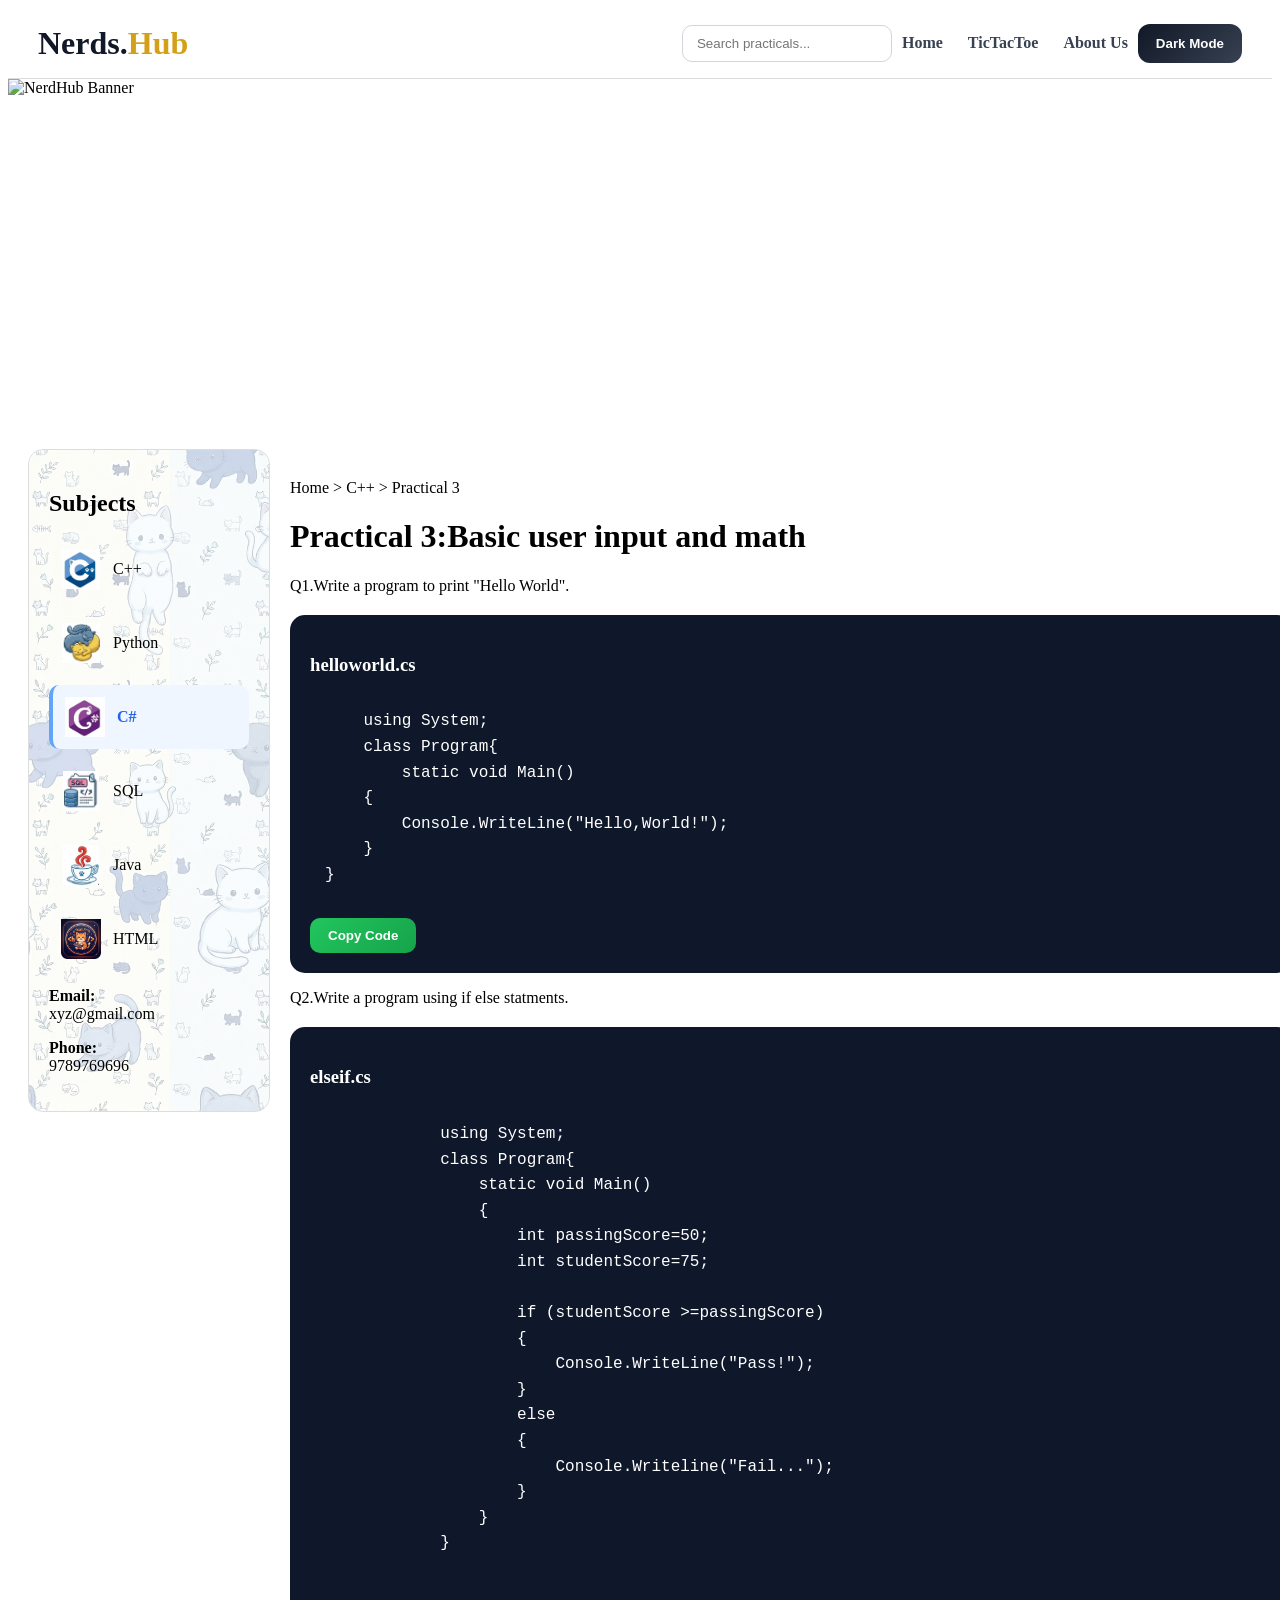
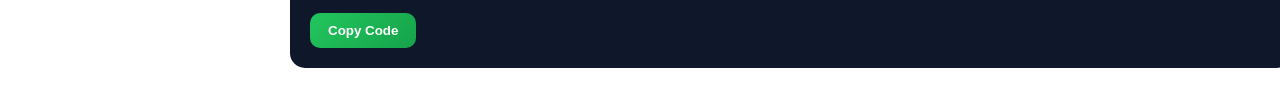
==== c sharp.html @ 7eb367b9 "Add files via upload" ====
<!DOCTYPE html>
<html lang="en">
<head>
    <meta charset="UTF-8">
    <meta name="viewport" content="width=device-width,initial-scale=1.0">
    <title>NerdHub - SourceCodes</title>

<style>
    .title-row{
        margin-bottom: 20px;
    }

    header{
        height: 70px;
        background: white;
        display: flex;
        justify-content: space-between;
        align-items: center;
        padding: 0 30px;
        border-bottom: 1px solid #ddd;
        position: sticky;
        top:0;
        z-index: 1000;
    }

    .theme{
        background: linear-gradient(135deg,#111827,#374151);
        color: white;
        border: none;
        padding: 12px 18px;
        border-radius: 12px;
        font-weight: 600;
        cursor: pointer;
        transition: 0.3s;
    }

    .theme:hover{
        transform: translateY(-2px);
        box-shadow: 0 8px 20px rgba(0,0,0,0.25);
    }

    .back-btn{
        background: linear-gradient(135deg,#2563eb,#1d4ed8);
        color: white;
        border: none;
        padding: 12px 22px;
        font-weight: 600;
        cursor: pointer;
        transition: 0.3s;
    }

    .back-btn:hover{
        transform: translateY(-2px);
        box-shadow: 0 10px 25px rgba(37,99,235,0.35);
    }

    .copy-btn{
        background: linear-gradient(135deg,#22c55e,#16a34a);
        color: white;
        border: none;
        padding: 10px 18px;
        border-radius: 10px;
        font-weight: 600;
        cursor: pointer;
        transition: 0.3s;
        margin-top: 15px;
        align-self: center;
    }

    .copy-btn:hover{
        transform: translateY(-2px);
        box-shadow: 0 8px 20px rgba(34,197,94,0.35);
    }

    .logo{
        font-size: 32px;
        font-weight: 700;
        color: #111827;
        margin-right: 40px;
    }

    .gold{
        color: #d4a017;
    }

    .navbar{
        display: flex;
        gap: 25px;
        align-items: center;
    }

    .nav-link{
        text-decoration: none;
        color: #374151;
        font-weight: 600;
        transition: 0.3s;
    }

    .nav-link:hover{
        color: #2563eb;
    }

    .acive-nav{
        color: #2563eb;
    }

    .search{
        width: 180px;
        padding: 10px 14px;
        border: 1px solid #d1d5db;
        border-radius: 10px;
        outline: none;
    }

    .banner{
        width:100%;
        overflow:hidden;
    }

    .banner img{
        width: 100%;
        height:350px;
        object-fit: cover;
        display: block;
    }

    .header-right{
        display: flex;
        gap: 10px;
        align-items: center;
    }

    .subject img{
        width: 40px;
        height: 40px;
        object-fit: contain;
        flex-shrink: 0;
    }

    .subject.active{
        background:#eff6ff;
        color: #2563eb;
        border-left: 4px solid #60a5fa;
        font-weight:600;
    }
   .container{
    display:flex;
    gap:20px;
    padding:20px;
    align-items:flex-start;
}

.subject{
    text-decoration:none ;
    color: inherit;
    display: flex;
    align-items: center;
    gap: 12px;
    padding: 12px;
    border-radius: 10px;
    margin-bottom: 10px;
}
.sidebar{
    width:200px;
    min-width:100px;

    background:white;
    padding:20px;
    border-radius:15px;
    border:1px solid #ddd;

    position:sticky;
    top:20px;

    height:fit-content;
    overflow: hidden;
    z-index: 1;
}

.sidebar::before{
    content: "";
    position: absolute;
    top: 0;
    left: 0;
    width: 100%;
    height: 100%;
    background-image:url('1782389383938.jpg');
    background-size: cover;
    background-position: center;
    opacity: 0.3;
    z-index: -1;

}

.content{
    flex:1;
    min-width:0;
    margin-top: 30px;
}

.code-panel{
    width:100%;
    background:#0f172a;
    color:white;
    border-radius:15px;
    padding:20px;
}

.code-panel pre{
  white-space: pre;
  font-family: 'Courier New', Courier, monospace;
  line-height: 1.6;
  overflow-x: auto;
  padding: 15px;
  margin: 0;
  background: transparent;
  color: white;
}

</style>
</head>
<body>

<header>

   <div class="logo">Nerds.<span class="gold">Hub</span></div>
   <div class="header-right">
    <input class="search"
    type="text"
    placeholder="Search practicals...">

    <nav class="navbar">
    <a href="index.html" class="nav-link">Home</a>
    <a href="ticacoe.html" class="nav-link">TicTacToe</a>
    <a href="us.html" class="nav-link">About Us</a>
   </nav>

    <button class="theme code-btn" onclick="toggleTheme()">
        Dark Mode
    </button>
   </div>

</header>
<div class="banner"><img src="1782394290267.jpg" alt="NerdHub Banner"></div>

<div class="container">

    <div class="sidebar">

        <h2>Subjects</h2>

        <a href="cpp.html" class="subject">
            <img src="IMG_20260608_103058.png">
            <span>C++</span>
        </a>

        <a href="py.html" class="subject">
            <img src="IMG_20260608_103140.png">
            <span>Python</span>
        </a>

        <a href="c sharp.html" class="subject active">
            <img src="IMG_20260608_103043.png">
            <span>C#</span>
        </a>

        <a href="sql.html" class="subject">
            <img src="IMG_20260608_103310.png">
            <span>SQL</span>
        </a>

        <a href="jav.html" class="subject">
            <img src="IMG_20260608_103030.png">
            <span>Java</span>
        </a>

        <a href="ht.html" class="subject">
            <img src="1781599525154.jpg">
            <span>HTML</span>
        </a>

        <div class="contact">
            <p><strong>Email:</strong><br>xyz@gmail.com</p>
            <p><strong>Phone:</strong><br>9789769696</p>
        </div>

    </div>

    <div class="content">

        <div class="breadcrumb">
            Home > C++ > Practical 3
        </div>

        <div class="title-row">

            <div>
                <h1>Practical 3:Basic user input and math</h1>

                <p>
                    Q1.Write a program to print "Hello World".
                </p>
            </div>
        </div>

        <div class="code-panel">

            <div class="code-header">
                   <h3>helloworld.cs</h3>
            </div>

<pre id="codeBlock">
    using System;
    class Program{
        static void Main()
    {
        Console.WriteLine("Hello,World!");
    }
}
</pre>

                <button class="copy-btn code-btn"
                onclick="copyCode()">
                    Copy Code
                </button>

            

        </div>

    <div class="title-row">
        <p>Q2.Write a program using if else statments.</p>
    </div>
    
    <div class="code-panel">
        <div class="code-header"><h3>elseif.cs</h3></div>
        <pre id="codeBlock2">
            using System;
            class Program{
                static void Main()
                {
                    int passingScore=50;
                    int studentScore=75;

                    if (studentScore &gt;=passingScore)
                    {
                        Console.WriteLine("Pass!");
                    }
                    else
                    {
                        Console.Writeline("Fail...");
                    }
                }
            }
        </pre>
        <button class="copy-btn" onclick="copyCode2()">Copy Code</button>
    </div>

    </div>

    </div>

</div>

<script>

function copyCode(){

    let text =
    document.getElementById(
    "codeBlock"
    ).innerText;

    navigator.clipboard.writeText(text);

    alert("Code Copied");

}

function downloadCode(){

    let code =
    document.getElementById(
    "codeBlock"
    ).innerText;

    let blob =
    new Blob([code],
    {type:"text/plain"});

    let a =
    document.createElement("a");

    a.href =
    URL.createObjectURL(blob);

    a.download =
    "arrays.cpp";

    a.click();

}

function toggleTheme(){

    document.body.classList.toggle(
    "dark"
    );

}

</script>

</body>
</html>
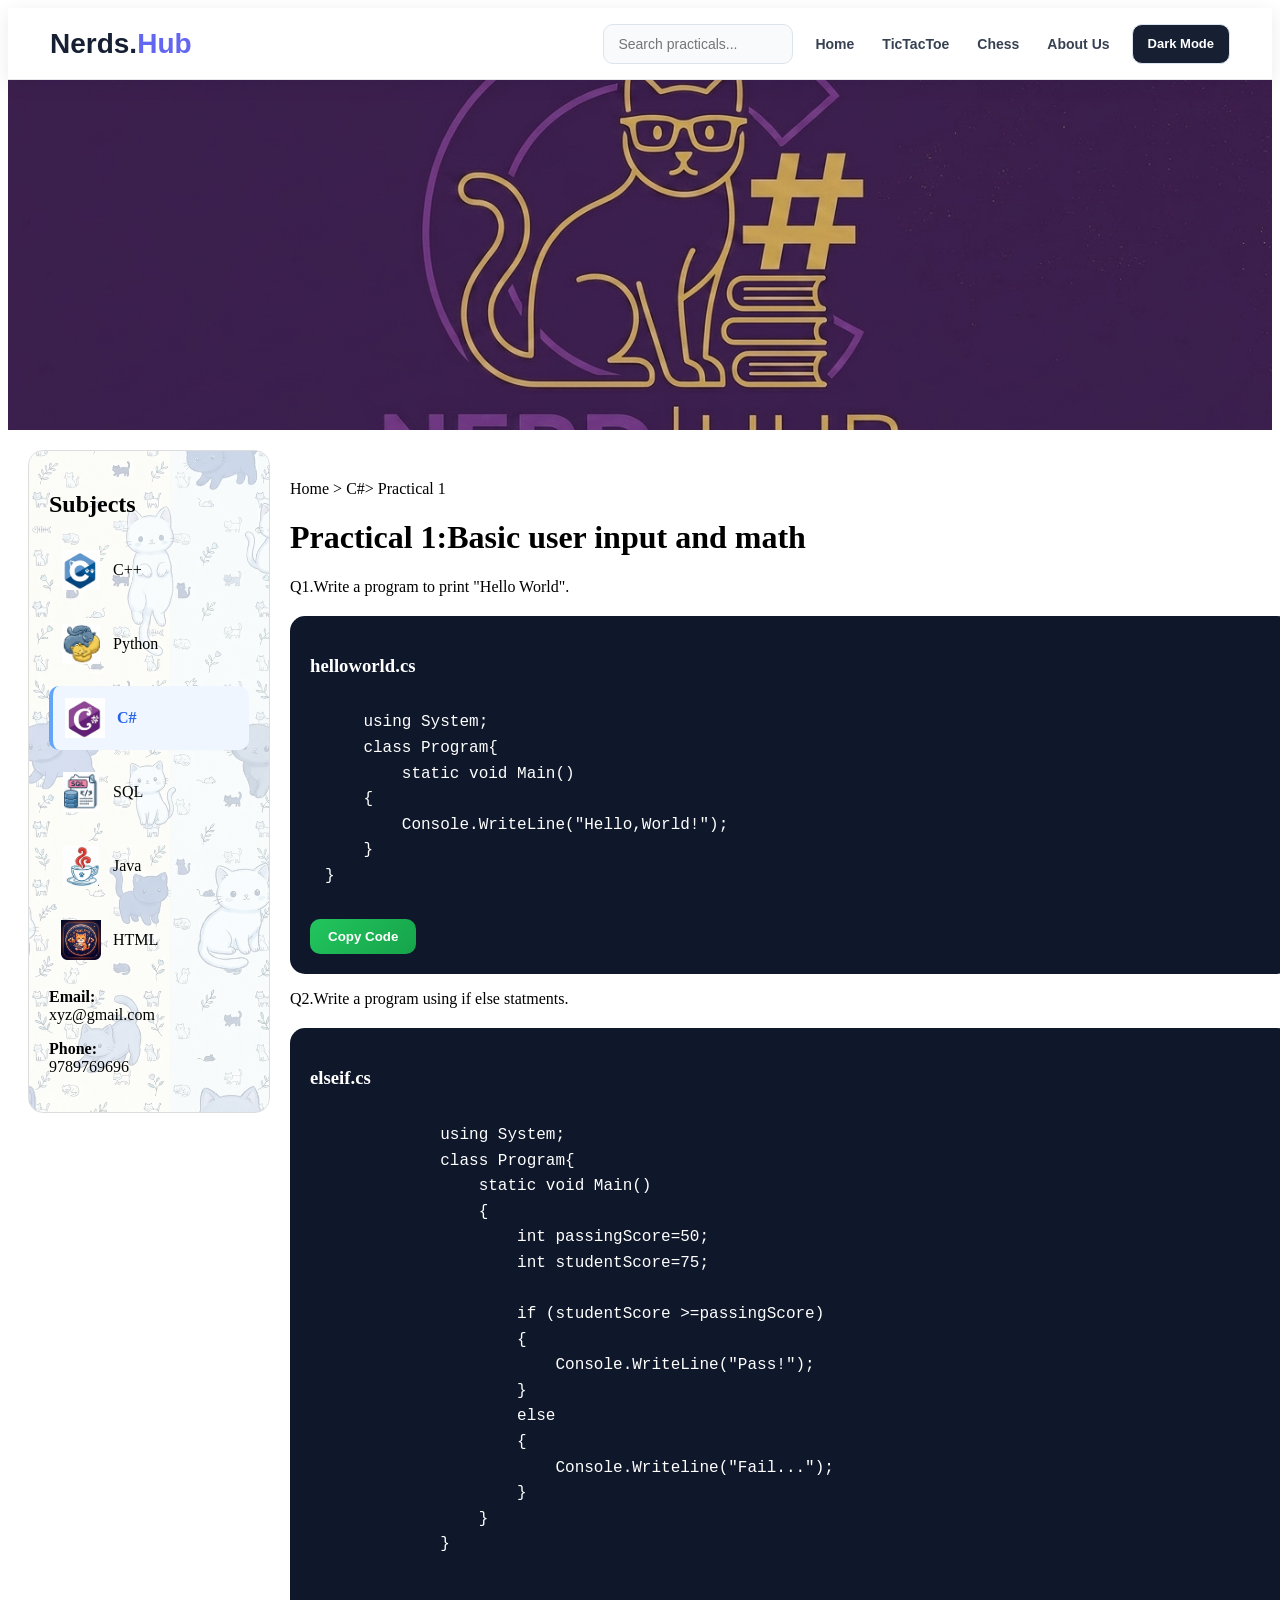
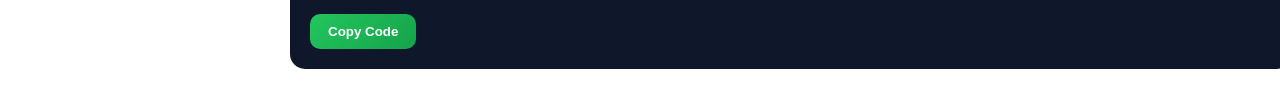
==== commit 578ac927: "Add files via upload" ====
--- a/c sharp.html
+++ b/c sharp.html
@@ -1,415 +1,564 @@
-<!DOCTYPE html>
-<html lang="en">
-<head>
-    <meta charset="UTF-8">
-    <meta name="viewport" content="width=device-width,initial-scale=1.0">
-    <title>NerdHub - SourceCodes</title>
-
-<style>
-    .title-row{
-        margin-bottom: 20px;
-    }
-
-    header{
-        height: 70px;
-        background: white;
-        display: flex;
-        justify-content: space-between;
-        align-items: center;
-        padding: 0 30px;
-        border-bottom: 1px solid #ddd;
-        position: sticky;
-        top:0;
-        z-index: 1000;
-    }
-
-    .theme{
-        background: linear-gradient(135deg,#111827,#374151);
-        color: white;
-        border: none;
-        padding: 12px 18px;
-        border-radius: 12px;
-        font-weight: 600;
-        cursor: pointer;
-        transition: 0.3s;
-    }
-
-    .theme:hover{
-        transform: translateY(-2px);
-        box-shadow: 0 8px 20px rgba(0,0,0,0.25);
-    }
-
-    .back-btn{
-        background: linear-gradient(135deg,#2563eb,#1d4ed8);
-        color: white;
-        border: none;
-        padding: 12px 22px;
-        font-weight: 600;
-        cursor: pointer;
-        transition: 0.3s;
-    }
-
-    .back-btn:hover{
-        transform: translateY(-2px);
-        box-shadow: 0 10px 25px rgba(37,99,235,0.35);
-    }
-
-    .copy-btn{
-        background: linear-gradient(135deg,#22c55e,#16a34a);
-        color: white;
-        border: none;
-        padding: 10px 18px;
-        border-radius: 10px;
-        font-weight: 600;
-        cursor: pointer;
-        transition: 0.3s;
-        margin-top: 15px;
-        align-self: center;
-    }
-
-    .copy-btn:hover{
-        transform: translateY(-2px);
-        box-shadow: 0 8px 20px rgba(34,197,94,0.35);
-    }
-
-    .logo{
-        font-size: 32px;
-        font-weight: 700;
-        color: #111827;
-        margin-right: 40px;
-    }
-
-    .gold{
-        color: #d4a017;
-    }
-
-    .navbar{
-        display: flex;
-        gap: 25px;
-        align-items: center;
-    }
-
-    .nav-link{
-        text-decoration: none;
-        color: #374151;
-        font-weight: 600;
-        transition: 0.3s;
-    }
-
-    .nav-link:hover{
-        color: #2563eb;
-    }
-
-    .acive-nav{
-        color: #2563eb;
-    }
-
-    .search{
-        width: 180px;
-        padding: 10px 14px;
-        border: 1px solid #d1d5db;
-        border-radius: 10px;
-        outline: none;
-    }
-
-    .banner{
-        width:100%;
-        overflow:hidden;
-    }
-
-    .banner img{
-        width: 100%;
-        height:350px;
-        object-fit: cover;
-        display: block;
-    }
-
-    .header-right{
-        display: flex;
-        gap: 10px;
-        align-items: center;
-    }
-
-    .subject img{
-        width: 40px;
-        height: 40px;
-        object-fit: contain;
-        flex-shrink: 0;
-    }
-
-    .subject.active{
-        background:#eff6ff;
-        color: #2563eb;
-        border-left: 4px solid #60a5fa;
-        font-weight:600;
-    }
-   .container{
-    display:flex;
-    gap:20px;
-    padding:20px;
-    align-items:flex-start;
-}
-
-.subject{
-    text-decoration:none ;
-    color: inherit;
-    display: flex;
-    align-items: center;
-    gap: 12px;
-    padding: 12px;
-    border-radius: 10px;
-    margin-bottom: 10px;
-}
-.sidebar{
-    width:200px;
-    min-width:100px;
-
-    background:white;
-    padding:20px;
-    border-radius:15px;
-    border:1px solid #ddd;
-
-    position:sticky;
-    top:20px;
-
-    height:fit-content;
-    overflow: hidden;
-    z-index: 1;
-}
-
-.sidebar::before{
-    content: "";
-    position: absolute;
-    top: 0;
-    left: 0;
-    width: 100%;
-    height: 100%;
-    background-image:url('1782389383938.jpg');
-    background-size: cover;
-    background-position: center;
-    opacity: 0.3;
-    z-index: -1;
-
-}
-
-.content{
-    flex:1;
-    min-width:0;
-    margin-top: 30px;
-}
-
-.code-panel{
-    width:100%;
-    background:#0f172a;
-    color:white;
-    border-radius:15px;
-    padding:20px;
-}
-
-.code-panel pre{
-  white-space: pre;
-  font-family: 'Courier New', Courier, monospace;
-  line-height: 1.6;
-  overflow-x: auto;
-  padding: 15px;
-  margin: 0;
-  background: transparent;
-  color: white;
-}
-
-</style>
-</head>
-<body>
-
-<header>
-
-   <div class="logo">Nerds.<span class="gold">Hub</span></div>
-   <div class="header-right">
-    <input class="search"
-    type="text"
-    placeholder="Search practicals...">
-
-    <nav class="navbar">
-    <a href="index.html" class="nav-link">Home</a>
-    <a href="ticacoe.html" class="nav-link">TicTacToe</a>
-    <a href="us.html" class="nav-link">About Us</a>
-   </nav>
-
-    <button class="theme code-btn" onclick="toggleTheme()">
-        Dark Mode
-    </button>
-   </div>
-
-</header>
-<div class="banner"><img src="1782394290267.jpg" alt="NerdHub Banner"></div>
-
-<div class="container">
-
-    <div class="sidebar">
-
-        <h2>Subjects</h2>
-
-        <a href="cpp.html" class="subject">
-            <img src="IMG_20260608_103058.png">
-            <span>C++</span>
-        </a>
-
-        <a href="py.html" class="subject">
-            <img src="IMG_20260608_103140.png">
-            <span>Python</span>
-        </a>
-
-        <a href="c sharp.html" class="subject active">
-            <img src="IMG_20260608_103043.png">
-            <span>C#</span>
-        </a>
-
-        <a href="sql.html" class="subject">
-            <img src="IMG_20260608_103310.png">
-            <span>SQL</span>
-        </a>
-
-        <a href="jav.html" class="subject">
-            <img src="IMG_20260608_103030.png">
-            <span>Java</span>
-        </a>
-
-        <a href="ht.html" class="subject">
-            <img src="1781599525154.jpg">
-            <span>HTML</span>
-        </a>
-
-        <div class="contact">
-            <p><strong>Email:</strong><br>xyz@gmail.com</p>
-            <p><strong>Phone:</strong><br>9789769696</p>
-        </div>
-
-    </div>
-
-    <div class="content">
-
-        <div class="breadcrumb">
-            Home > C++ > Practical 3
-        </div>
-
-        <div class="title-row">
-
-            <div>
-                <h1>Practical 3:Basic user input and math</h1>
-
-                <p>
-                    Q1.Write a program to print "Hello World".
-                </p>
-            </div>
-        </div>
-
-        <div class="code-panel">
-
-            <div class="code-header">
-                   <h3>helloworld.cs</h3>
-            </div>
-
-<pre id="codeBlock">
-    using System;
-    class Program{
-        static void Main()
-    {
-        Console.WriteLine("Hello,World!");
-    }
-}
-</pre>
-
-                <button class="copy-btn code-btn"
-                onclick="copyCode()">
-                    Copy Code
-                </button>
-
-            
-
-        </div>
-
-    <div class="title-row">
-        <p>Q2.Write a program using if else statments.</p>
-    </div>
-    
-    <div class="code-panel">
-        <div class="code-header"><h3>elseif.cs</h3></div>
-        <pre id="codeBlock2">
-            using System;
-            class Program{
-                static void Main()
-                {
-                    int passingScore=50;
-                    int studentScore=75;
-
-                    if (studentScore &gt;=passingScore)
-                    {
-                        Console.WriteLine("Pass!");
-                    }
-                    else
-                    {
-                        Console.Writeline("Fail...");
-                    }
-                }
-            }
-        </pre>
-        <button class="copy-btn" onclick="copyCode2()">Copy Code</button>
-    </div>
-
-    </div>
-
-    </div>
-
-</div>
-
-<script>
-
-function copyCode(){
-
-    let text =
-    document.getElementById(
-    "codeBlock"
-    ).innerText;
-
-    navigator.clipboard.writeText(text);
-
-    alert("Code Copied");
-
-}
-
-function downloadCode(){
-
-    let code =
-    document.getElementById(
-    "codeBlock"
-    ).innerText;
-
-    let blob =
-    new Blob([code],
-    {type:"text/plain"});
-
-    let a =
-    document.createElement("a");
-
-    a.href =
-    URL.createObjectURL(blob);
-
-    a.download =
-    "arrays.cpp";
-
-    a.click();
-
-}
-
-function toggleTheme(){
-
-    document.body.classList.toggle(
-    "dark"
-    );
-
-}
-
-</script>
-
-</body>
-</html>
+<!DOCTYPE html>
+<html lang="en">
+<head>
+<meta name="color-scheme" content="light dark">
+    <meta charset="UTF-8">
+    <meta name="viewport" content="width=device-width,initial-scale=1.0">
+    <title>NerdHub - SourceCodes</title>
+
+<style>
+    .title-row{
+        margin-bottom: 20px;
+    }
+
+    header{
+        height: 70px;
+        background: white;
+        display: flex;
+        justify-content: space-between;
+        align-items: center;
+        padding: 0 30px;
+        border-bottom: 1px solid #ddd;
+        position: sticky;
+        top:0;
+        z-index: 1000;
+    }
+
+    .theme{
+        background: linear-gradient(135deg,#111827,#374151);
+        color: white;
+        border: none;
+        padding: 12px 18px;
+        border-radius: 12px;
+        font-weight: 600;
+        cursor: pointer;
+        transition: 0.3s;
+    }
+
+    .theme:hover{
+        transform: translateY(-2px);
+        box-shadow: 0 8px 20px rgba(0,0,0,0.25);
+    }
+
+    .back-btn{
+        background: linear-gradient(135deg,#2563eb,#1d4ed8);
+        color: white;
+        border: none;
+        padding: 12px 22px;
+        font-weight: 600;
+        cursor: pointer;
+        transition: 0.3s;
+    }
+
+    .back-btn:hover{
+        transform: translateY(-2px);
+        box-shadow: 0 10px 25px rgba(37,99,235,0.35);
+    }
+
+    .copy-btn{
+        background: linear-gradient(135deg,#22c55e,#16a34a);
+        color: white;
+        border: none;
+        padding: 10px 18px;
+        border-radius: 10px;
+        font-weight: 600;
+        cursor: pointer;
+        transition: 0.3s;
+        margin-top: 15px;
+        align-self: center;
+    }
+
+    .copy-btn:hover{
+        transform: translateY(-2px);
+        box-shadow: 0 8px 20px rgba(34,197,94,0.35);
+    }
+
+    .logo{
+        font-size: 32px;
+        font-weight: 700;
+        color: #111827;
+        margin-right: 40px;
+    }
+
+    .gold{
+        color: #d4a017;
+    }
+
+    .navbar{
+        display: flex;
+        gap: 25px;
+        align-items: center;
+    }
+
+    .nav-link{
+        text-decoration: none;
+        color: #374151;
+        font-weight: 600;
+        transition: 0.3s;
+    }
+
+    .nav-link:hover{
+        color: #2563eb;
+    }
+
+    .acive-nav{
+        color: #2563eb;
+    }
+
+    .search{
+        width: 180px;
+        padding: 10px 14px;
+        border: 1px solid #d1d5db;
+        border-radius: 10px;
+        outline: none;
+    }
+
+    .banner{
+        width:100%;
+        overflow:hidden;
+    }
+
+    .banner img{
+        width: 100%;
+        height:350px;
+        object-fit: cover;
+        display: block;
+    }
+
+    .header-right{
+        display: flex;
+        gap: 10px;
+        align-items: center;
+    }
+
+    .subject img{
+        width: 40px;
+        height: 40px;
+        object-fit: contain;
+        flex-shrink: 0;
+    }
+
+    .subject.active{
+        background:#eff6ff;
+        color: #2563eb;
+        border-left: 4px solid #60a5fa;
+        font-weight:600;
+    }
+   .container{
+    display:flex;
+    gap:20px;
+    padding:20px;
+    align-items:flex-start;
+}
+
+.subject{
+    text-decoration:none ;
+    color: inherit;
+    display: flex;
+    align-items: center;
+    gap: 12px;
+    padding: 12px;
+    border-radius: 10px;
+    margin-bottom: 10px;
+}
+.sidebar{
+    width:200px;
+    min-width:100px;
+
+    background:white;
+    padding:20px;
+    border-radius:15px;
+    border:1px solid #ddd;
+
+    position:sticky;
+    top:20px;
+
+    height:fit-content;
+    overflow: hidden;
+    z-index: 1;
+}
+
+.sidebar::before{
+    content: "";
+    position: absolute;
+    top: 0;
+    left: 0;
+    width: 100%;
+    height: 100%;
+    background-image:url('1782389383938.jpg');
+    background-size: cover;
+    background-position: center;
+    opacity: 0.3;
+    z-index: -1;
+
+}
+
+.content{
+    flex:1;
+    min-width:0;
+    margin-top: 30px;
+}
+
+.code-panel{
+    width:100%;
+    background:#0f172a;
+    color:white;
+    border-radius:15px;
+    padding:20px;
+}
+
+.code-panel pre{
+  white-space: pre;
+  font-family: 'Courier New', Courier, monospace;
+  line-height: 1.6;
+  overflow-x: auto;
+  padding: 15px;
+  margin: 0;
+  background: transparent;
+  color: white;
+}
+
+</style>
+<style>
+/* ===== CONSISTENT SITE-WIDE HEADER ===== */
+.site-header {
+    position: sticky !important;
+    top: 0;
+    z-index: 9999;
+    width: 100%;
+    min-height: 72px;
+    display: flex !important;
+    align-items: center;
+    justify-content: space-between;
+    gap: 24px;
+    padding: 12px 42px !important;
+    margin: 0 !important;
+    background: rgba(255,255,255,.96) !important;
+    border-bottom: 1px solid #e5e7eb !important;
+    box-shadow: 0 4px 18px rgba(15,23,42,.08) !important;
+    backdrop-filter: blur(10px);
+    box-sizing: border-box;
+}
+.site-logo {
+    flex: 0 0 auto;
+    display: inline-flex;
+    align-items: center;
+    text-decoration: none !important;
+    font-family: 'Poppins', 'Segoe UI', sans-serif;
+    font-size: 28px !important;
+    line-height: 1;
+    font-weight: 800 !important;
+    color: #172033 !important;
+    white-space: nowrap;
+}
+.site-logo span { color: #6366f1 !important; }
+.site-header-right {
+    display: flex;
+    align-items: center;
+    justify-content: flex-end;
+    gap: 20px;
+    min-width: 0;
+}
+.site-search {
+    width: 190px;
+    height: 40px;
+    padding: 0 14px;
+    border: 1px solid #dbe3ec;
+    border-radius: 10px;
+    outline: none;
+    background: #f8fafc;
+    color: #172033;
+    font: 500 14px 'Poppins', 'Segoe UI', sans-serif;
+    box-sizing: border-box;
+}
+.site-search:focus {
+    border-color: #6366f1;
+    box-shadow: 0 0 0 3px rgba(99,102,241,.12);
+}
+.site-nav {
+    display: flex !important;
+    align-items: center;
+    gap: 24px;
+    margin: 0 !important;
+    padding: 0 !important;
+}
+.site-nav a {
+    display: inline-flex !important;
+    align-items: center;
+    padding: 8px 2px;
+    text-decoration: none !important;
+    color: #374151 !important;
+    font: 600 14px 'Poppins', 'Segoe UI', sans-serif !important;
+    white-space: nowrap;
+    transition: color .2s ease, transform .2s ease;
+}
+.site-nav a:hover,
+.site-nav a.active {
+    color: #6366f1 !important;
+    transform: translateY(-1px);
+}
+.site-theme-toggle {
+    height: 40px;
+    padding: 0 15px;
+    border: 1px solid #dbe3ec !important;
+    border-radius: 10px;
+    background: #172033 !important;
+    color: #fff !important;
+    cursor: pointer;
+    font: 600 13px 'Poppins', 'Segoe UI', sans-serif !important;
+    white-space: nowrap;
+    transition: transform .2s ease, box-shadow .2s ease;
+}
+.site-theme-toggle:hover {
+    transform: translateY(-1px);
+    box-shadow: 0 5px 14px rgba(15,23,42,.15);
+}
+@media (max-width: 1050px) {
+    .site-header { padding: 12px 22px !important; }
+    .site-search { width: 150px; }
+    .site-header-right { gap: 13px; }
+    .site-nav { gap: 15px; }
+}
+@media (max-width: 820px) {
+    .site-header { flex-wrap: wrap; justify-content: center; }
+    .site-header-right { width: 100%; justify-content: center; flex-wrap: wrap; }
+}
+@media (max-width: 560px) {
+    .site-search-wrap { display: none; }
+    .site-nav { gap: 12px; flex-wrap: wrap; justify-content: center; }
+    .site-nav a { font-size: 12px !important; }
+    .site-logo { font-size: 24px !important; }
+}
+</style>
+<style>
+/* ===== MOBILE OPTIMIZATION ===== */
+@media (max-width: 860px){
+  html, body{ max-width:100%; overflow-x:hidden; }
+  .banner img{ height:180px; }
+  .container{ flex-direction:column; padding:14px; gap:16px; }
+  .sidebar{
+    width:100%;
+    min-width:0;
+    position:static;
+    display:flex;
+    flex-wrap:wrap;
+    align-items:center;
+    gap:8px 14px;
+    padding:16px;
+  }
+  .sidebar h2{ width:100%; margin-bottom:4px; font-size:18px; }
+  .subject{ margin-bottom:0; padding:8px 10px; flex:0 0 auto; }
+  .subject span{ font-size:14px; }
+  .subject img{ width:32px; height:32px; }
+  .contact{ width:100%; margin-top:10px; font-size:14px; }
+  .content{ margin-top:10px; }
+  .title-row h1{ font-size:22px; line-height:1.3; }
+  .title-row p{ font-size:14px; }
+  .code-panel{ padding:14px; border-radius:12px; }
+  .code-panel pre{ font-size:13px; }
+  .copy-btn{ width:100%; }
+  .logo{ font-size:26px; margin-right:0; }
+}
+
+@media (max-width: 480px){
+  .banner img{ height:140px; }
+  .title-row h1{ font-size:19px; }
+}
+</style>
+</head>
+<body>
+
+<header class="site-header">
+    <a class="site-logo" href="index.html">Nerds.<span>Hub</span></a>
+
+    <div class="site-header-right">
+        <div class="site-search-wrap">
+            <input class="site-search" id="searchInput" type="text"
+                   placeholder="Search practicals..." aria-label="Search practicals">
+        </div>
+
+        <nav class="site-nav" aria-label="Primary navigation">
+            <a href="index.html">Home</a>
+            <a href="ticacoe.html">TicTacToe</a>
+            <a href="chess.html">Chess</a>
+            <a href="us.html">About Us</a>
+        </nav>
+
+        <button class="site-theme-toggle" id="themeToggle" type="button"
+                aria-label="Switch theme" title="Switch theme">
+            Dark Mode
+        </button>
+    </div>
+</header>
+<div class="banner"><img src="1782394290267.jpg" alt="NerdHub Banner"></div>
+
+<div class="container">
+
+    <div class="sidebar">
+
+        <h2>Subjects</h2>
+
+        <a href="cpp.html" class="subject">
+            <img src="IMG_20260608_103058.png">
+            <span>C++</span>
+        </a>
+
+        <a href="py.html" class="subject">
+            <img src="IMG_20260608_103140.png">
+            <span>Python</span>
+        </a>
+
+        <a href="c sharp.html" class="subject active">
+            <img src="IMG_20260608_103043.png">
+            <span>C#</span>
+        </a>
+
+        <a href="sql.html" class="subject">
+            <img src="IMG_20260608_103310.png">
+            <span>SQL</span>
+        </a>
+
+        <a href="jav.html" class="subject">
+            <img src="IMG_20260608_103030.png">
+            <span>Java</span>
+        </a>
+
+        <a href="ht.html" class="subject">
+            <img src="1781599525154.jpg">
+            <span>HTML</span>
+        </a>
+
+        <div class="contact">
+            <p><strong>Email:</strong><br>xyz@gmail.com</p>
+            <p><strong>Phone:</strong><br>9789769696</p>
+        </div>
+
+    </div>
+
+    <div class="content">
+
+        <div class="breadcrumb">
+            Home > C#> Practical 1
+        </div>
+
+        <div class="title-row">
+
+            <div>
+                <h1>Practical 1:Basic user input and math</h1>
+
+                <p>
+                    Q1.Write a program to print "Hello World".
+                </p>
+            </div>
+        </div>
+
+        <div class="code-panel">
+
+            <div class="code-header">
+                   <h3>helloworld.cs</h3>
+            </div>
+
+<pre id="codeBlock">
+    using System;
+    class Program{
+        static void Main()
+    {
+        Console.WriteLine("Hello,World!");
+    }
+}
+</pre>
+
+                <button class="copy-btn code-btn"
+                onclick="copyCode()">
+                    Copy Code
+                </button>
+
+            
+
+        </div>
+
+    <div class="title-row">
+        <p>Q2.Write a program using if else statments.</p>
+    </div>
+    
+    <div class="code-panel">
+        <div class="code-header"><h3>elseif.cs</h3></div>
+        <pre id="codeBlock2">
+            using System;
+            class Program{
+                static void Main()
+                {
+                    int passingScore=50;
+                    int studentScore=75;
+
+                    if (studentScore &gt;=passingScore)
+                    {
+                        Console.WriteLine("Pass!");
+                    }
+                    else
+                    {
+                        Console.Writeline("Fail...");
+                    }
+                }
+            }
+        </pre>
+        <button class="copy-btn" onclick="copyCode2()">Copy Code</button>
+    </div>
+
+    </div>
+
+    </div>
+
+</div>
+
+<script>
+
+function copyCode(){
+
+    let text =
+    document.getElementById(
+    "codeBlock"
+    ).innerText;
+
+    navigator.clipboard.writeText(text);
+
+    alert("Code Copied");
+
+}
+
+function downloadCode(){
+
+    let code =
+    document.getElementById(
+    "codeBlock"
+    ).innerText;
+
+    let blob =
+    new Blob([code],
+    {type:"text/plain"});
+
+    let a =
+    document.createElement("a");
+
+    a.href =
+    URL.createObjectURL(blob);
+
+    a.download =
+    "arrays.cpp";
+
+    a.click();
+
+}
+
+function toggleTheme(){
+
+    document.body.classList.toggle(
+    "dark"
+    );
+
+}
+
+</script>
+
+</body>
+</html>
